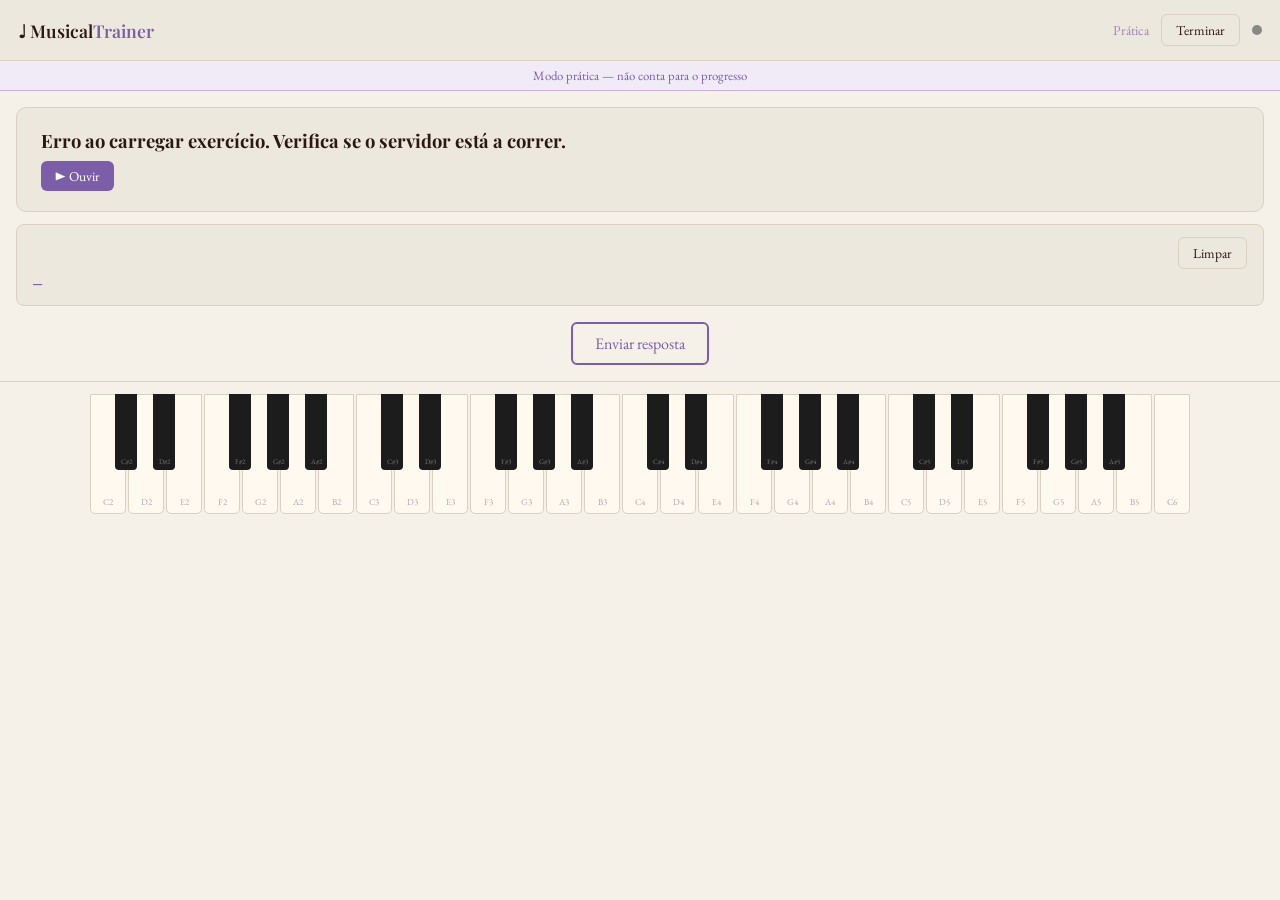
==== frontend/exercise.html @ e4eedce3 "Merge feat/55-frontend-exercise: exercise.html fluxo completo" ====
<!DOCTYPE html>
<html lang="pt">
<head>
  <meta charset="UTF-8">
  <meta name="viewport" content="width=device-width, initial-scale=1.0">
  <title>Exercício — Musical Trainer</title>
  <link rel="stylesheet" href="css/main.css">
</head>
<body>

<!-- cabecalho: logo, contador de acertos (sessao) ou label pratica, botao terminar, LED MIDI -->
<header class="app-header">
  <a class="app-logo" href="index.html">♩ Musical<span>Trainer</span></a>
  <nav class="nav-links">
    <div class="session-counter" id="session-counter"></div>
    <button class="btn btn-ghost btn-sm" id="btn-end">Terminar</button>
    <div class="midi-led" id="midi-led"></div>
  </nav>
</header>

<!-- banner de modo pratica - oculto em sessao pontuada -->
<div class="practice-banner hidden" id="practice-banner">
  Modo prática — não conta para o progresso
</div>

<div class="p-16">

  <!-- card com a pergunta do exercicio -->
  <div class="exercise-card" id="exercise-card">
    <h2 id="exercise-description">A carregar exercício...</h2>
    <p id="exercise-hint" class="hidden"></p>
    <button class="btn btn-primary btn-sm" id="btn-listen">▶ Ouvir</button>
  </div>

  <!-- painel de recolha de notas: mostra o que foi tocado, botao limpar -->
  <div class="notes-panel mt-12">
    <div class="flex justify-between items-center mb-6">
      <span class="notes-hint" id="notes-hint"></span>
      <button class="btn btn-ghost btn-sm" id="btn-clear">Limpar</button>
    </div>
    <div class="notes-display" id="notes-display">—</div>
  </div>

  <!-- botao de envio - oculto apos avaliacao ate ao proximo exercicio -->
  <div class="flex justify-center mt-16" id="submit-area">
    <button class="btn btn-secondary" id="btn-submit">Enviar resposta</button>
  </div>

  <!-- resultado da avaliacao - oculto ate enviar resposta -->
  <div id="feedback-area" class="hidden">
    <div class="feedback-panel mt-12" id="feedback-panel"></div>
    <div class="flex justify-center mt-16">
      <button class="btn btn-primary" id="btn-next">Próximo exercício</button>
    </div>
  </div>

</div>

<!-- teclado virtual -->
<div class="keyboard-outer">
  <div class="keyboard" id="exercise-keyboard"></div>
</div>

<script type="module">
import { generateExercise, submitAnswer, endSession } from './js/api.js';
import * as state from './js/state.js';
import { createNotesQueue }                           from './js/notes-queue.js';
import {
    buildKeyboard, onNoteOn,
    highlightNotes, clearHighlights, getKeyboardRange,
} from './js/keyboard.js';
import { playNotes, playNote, playCorrect, playIncorrect } from './js/audio.js';
import { initMidi }                                   from './js/midi.js';

/* --- estado local desta pagina --- */
let currentExercise  = null; // GenerateResponse recebido do backend
let notesQueue       = null; // criado apos gerar exercicio (max = exercise.notes.length)
let exerciseStartMs  = 0;    // para calcular responseTimeMs ao enviar resposta
let awaitingNext     = false; // true entre avaliacao e clique em "Proximo exercicio"

/* --- elementos do DOM --- */
const counterEl      = document.getElementById('session-counter');
const practiceBanner = document.getElementById('practice-banner');
const descEl         = document.getElementById('exercise-description');
const hintEl         = document.getElementById('exercise-hint');
const notesHintEl    = document.getElementById('notes-hint');
const notesDisplayEl = document.getElementById('notes-display');
const submitArea     = document.getElementById('submit-area');
const feedbackArea   = document.getElementById('feedback-area');
const feedbackPanel  = document.getElementById('feedback-panel');
const ledEl          = document.getElementById('midi-led');

/* --- inicializacao da pagina --- */
if (state.getMode() === 'practice') {
    practiceBanner.classList.remove('hidden');
}
renderCounter();

const [s, e] = getKeyboardRange();
buildKeyboard('exercise-keyboard', s, e);

// teclado virtual e MIDI fisico encaminham para o mesmo handler
onNoteOn(midi => handleNoteOn(midi));

function updateLed(ledState) {
    ledEl.className = 'midi-led' + (ledState !== 'off' ? ` ${ledState}` : '');
}
initMidi(midi => handleNoteOn(midi), updateLed);

// fecha a sessao no backend se o utilizador sair sem clicar "Terminar"
// navigator.sendBeacon e preferido sobre fetch porque e sincrono o suficiente
// para completar mesmo durante o evento beforeunload
window.addEventListener('beforeunload', () => {
    const id = state.getSessionId();
    if (id && state.getMode() === 'session') {
        navigator.sendBeacon(`http://localhost:8080/api/sessions/${id}/end`);
    }
});

// carrega o primeiro exercicio ao abrir a pagina
loadExercise();

/* --- logica principal --- */

async function loadExercise() {
    awaitingNext = false;
    feedbackArea.classList.add('hidden');
    submitArea.classList.remove('hidden');
    notesDisplayEl.textContent = '—';
    clearHighlights();

    try {
        currentExercise = await generateExercise(
            state.getType(),
            state.getDifficulty(),
            state.getSessionId(),
        );
        exerciseStartMs = Date.now();
        state.setExercise(currentExercise);

        descEl.textContent = currentExercise.description;

        if (currentExercise.hint) {
            hintEl.textContent = currentExercise.hint;
            hintEl.classList.remove('hidden');
        } else {
            hintEl.classList.add('hidden');
        }

        // max da fila derivado directamente do backend - funciona para qualquer tipo de escala
        notesQueue = createNotesQueue(currentExercise.notes.length);
        const n = currentExercise.notes.length;
        notesHintEl.textContent = `Esperado: ${n} nota${n !== 1 ? 's' : ''}`;

    } catch (err) {
        descEl.textContent = 'Erro ao carregar exercício. Verifica se o servidor está a correr.';
        console.error('generateExercise falhou:', err);
    }
}

function handleNoteOn(midi) {
    // ignora input enquanto o utilizador nao clicou "Proximo exercicio"
    if (awaitingNext || !notesQueue) return;
    playNote(midi, 300);
    notesQueue.push(midi);
    notesDisplayEl.textContent = notesQueue.toDisplayString() || '—';
}

function renderCounter() {
    if (state.getMode() === 'practice') {
        counterEl.innerHTML = '<span class="color-accent">Prática</span>';
    } else {
        const c = state.getCounters();
        counterEl.innerHTML = `<strong>${c.correct}</strong>/${c.total} correctas`;
    }
}

/* --- botao Ouvir --- */
document.getElementById('btn-listen').addEventListener('click', () => {
    if (!currentExercise) return;
    clearHighlights();
    playNotes(currentExercise.notes);
    // ilumina cada tecla sincronizada com a reproducao audio (300ms entre notas)
    currentExercise.notes.forEach((midi, i) => {
        setTimeout(() => highlightNotes([midi]),  i * 300);
        setTimeout(() => clearHighlights(),       i * 300 + 380);
    });
});

/* --- botao Limpar --- */
document.getElementById('btn-clear').addEventListener('click', () => {
    if (notesQueue) notesQueue.clear();
    notesDisplayEl.textContent = '—';
});

/* --- botao Enviar resposta --- */
document.getElementById('btn-submit').addEventListener('click', async () => {
    if (!currentExercise || !notesQueue || awaitingNext) return;

    const notes          = notesQueue.toArray();
    const responseTimeMs = Date.now() - exerciseStartMs;

    try {
        const result = await submitAnswer(
            currentExercise.exerciseId,
            state.getSessionId(),
            notes,
            responseTimeMs,
        );

        awaitingNext = true;
        submitArea.classList.add('hidden');
        feedbackArea.classList.remove('hidden');

        if (result.correct) {
            feedbackPanel.className = 'feedback-panel correct mt-12';
            feedbackPanel.textContent = '✓ ' + (result.explanation || 'Correcto!');
            playCorrect();
        } else {
            feedbackPanel.className = 'feedback-panel incorrect mt-12';
            feedbackPanel.textContent = '✗ ' + (result.explanation || 'Incorrecto.');
            playIncorrect();
        }

        // actualiza a dificuldade para o proximo exercicio com a sugestao do backend
        if (currentExercise.suggestedDifficulty) {
            state.setDifficulty(currentExercise.suggestedDifficulty);
        }
        state.incrementCounters(result.correct);
        renderCounter();

    } catch (err) {
        alert('Erro ao enviar resposta: ' + err.message);
    }
});

/* --- botao Proximo exercicio --- */
document.getElementById('btn-next').addEventListener('click', () => loadExercise());

/* --- botao Terminar --- */
document.getElementById('btn-end').addEventListener('click', async () => {
    if (state.getMode() === 'session') {
        try {
            const result = await endSession(state.getSessionId());
            state.setSessionResult(result);
        } catch {
            // beacon ja tentou fechar - continua para session-end na mesma
        }
    }
    window.location.href = 'session-end.html';
});
</script>
</body>
</html>
---- frontend/css/main.css ----
/* estilos partilhados por todas as páginas.
 * paleta extraida dos wireframes (docs/design/wireframes.html) - nao alterar sem ADR.
 * tipografia via Google Fonts: Playfair Display (titulos) + EB Garamond (corpo). */

@import url('https://fonts.googleapis.com/css2?family=Playfair+Display:wght@400;600;700&family=EB+Garamond:ital,wght@0,400;0,500;1,400&display=swap');

/* --- variaveis de paleta (ADR - wireframes) --- */
:root {
  --bg:        #F5F0E8;
  --text:      #2C1810;
  --accent:    #7B5EA7;
  --correct:   #4A7C59;
  --incorrect: #8B3A3A;
  --key-white: #FFF9F0;
  --key-black: #1C1C1C;
  --surface:   #EDE8DD;
  --border:    #D9D0C0;
}

/* --- reset minimo --- */
*, *::before, *::after { box-sizing: border-box; margin: 0; padding: 0; }

body {
  background: var(--bg);
  color: var(--text);
  font-family: 'EB Garamond', Georgia, serif;
  min-height: 100vh;
}

/* --- cabecalho --- */
.app-header {
  display: flex;
  align-items: center;
  justify-content: space-between;
  padding: 14px 18px;
  background: var(--surface);
  border-bottom: 1px solid var(--border);
}
.app-logo {
  font-family: 'Playfair Display', serif;
  font-size: 1.1rem;
  font-weight: 600;
  color: var(--text);
  text-decoration: none;
}
.app-logo span { color: var(--accent); }

.nav-links { display: flex; gap: 12px; align-items: center; }
.nav-links a {
  font-size: .85rem;
  color: var(--text);
  text-decoration: none;
  opacity: .65;
}
.nav-links a:hover { opacity: 1; }

/* --- LED MIDI - 3 estados: off / connected / active --- */
.midi-led {
  width: 10px;
  height: 10px;
  border-radius: 50%;
  background: #888;
  flex-shrink: 0;
  transition: background .1s, box-shadow .1s;
}
.midi-led.connected { background: var(--correct); box-shadow: 0 0 6px var(--correct); }
.midi-led.active    { background: #fff;           box-shadow: 0 0 8px #fff; }

/* --- botao de ajuda "?" --- */
.help-btn {
  font-size: .8rem;
  color: var(--accent);
  cursor: pointer;
  border: 1px solid var(--accent);
  border-radius: 50%;
  width: 20px;
  height: 20px;
  display: flex;
  align-items: center;
  justify-content: center;
  flex-shrink: 0;
  background: none;
  font-family: inherit;
  padding: 0;
}

/* --- botoes --- */
button, .btn {
  font-family: 'EB Garamond', serif;
  font-size: 1rem;
  padding: 9px 22px;
  border-radius: 6px;
  cursor: pointer;
  border: none;
  display: inline-block;
  text-align: center;
  transition: opacity .15s;
}
button:hover { opacity: .85; }

.btn-primary   { background: var(--accent); color: #fff; }
.btn-secondary { background: transparent; color: var(--accent); border: 2px solid var(--accent); }
.btn-ghost     { background: transparent; color: var(--text); border: 1px solid var(--border); }
.btn-sm        { font-size: .85rem; padding: 6px 14px; }
.w-full        { width: 100%; }

/* --- seletor de tipo de exercicio --- */
.type-selector { display: flex; gap: 8px; justify-content: center; flex-wrap: wrap; }
.type-btn {
  font-family: 'EB Garamond', serif;
  font-size: .9rem;
  padding: 7px 16px;
  border-radius: 20px;
  cursor: pointer;
  border: 1px solid var(--border);
  background: transparent;
  color: var(--text);
  transition: background .15s, color .15s;
}
.type-btn.active { background: var(--accent); color: #fff; border-color: var(--accent); }

/* --- card de exercicio --- */
.exercise-card {
  background: var(--surface);
  border: 1px solid var(--border);
  border-radius: 10px;
  padding: 20px 24px;
}
.exercise-card h2 {
  font-family: 'Playfair Display', serif;
  font-size: 1.15rem;
  margin-bottom: 8px;
}
.exercise-card p { font-size: .9rem; opacity: .65; margin-bottom: 14px; }

/* --- feedback apos avaliacao --- */
.feedback-panel { padding: 12px 16px; border-radius: 8px; font-size: .95rem; }
.feedback-panel.correct   { background: #E8F4EC; border: 1px solid #B8DEC4; color: var(--correct); }
.feedback-panel.incorrect { background: #F5E8E8; border: 1px solid #DEB8B8; color: var(--incorrect); }

/* --- banner de modo pratica --- */
.practice-banner {
  background: #F0EBF7;
  border-bottom: 1px solid #C5B2E0;
  color: var(--accent);
  font-size: .8rem;
  text-align: center;
  padding: 6px;
}

/* --- painel de notas tocadas --- */
.notes-panel {
  background: var(--surface);
  border: 1px solid var(--border);
  border-radius: 8px;
  padding: 12px 16px;
  min-height: 60px;
}
.notes-display  { font-family: monospace; color: var(--accent); font-size: .95rem; word-break: break-all; }
.notes-hint     { font-size: .78rem; opacity: .55; }
.interval-info  { font-size: .85rem; opacity: .75; margin-top: 4px; }

/* --- contador no header (sessao pontuada) --- */
.session-counter        { font-size: .85rem; opacity: .7; }
.session-counter strong { opacity: 1; color: var(--accent); }

/* --- modal de ajuda --- */
.modal-overlay {
  display: none;
  position: fixed;
  inset: 0;
  background: rgba(44,24,16,.45);
  align-items: center;
  justify-content: center;
  z-index: 100;
}
.modal-overlay.visible { display: flex; }
.modal-box {
  background: var(--bg);
  border: 1px solid var(--border);
  border-radius: 12px;
  padding: 24px;
  width: 90%;
  max-width: 320px;
  max-height: 80vh;
  overflow-y: auto;
}
.modal-box h3 { font-family: 'Playfair Display', serif; font-size: 1.1rem; margin-bottom: 12px; }
.modal-box h4 { font-size: .9rem; font-weight: 600; margin: 14px 0 5px; color: var(--accent); }
.modal-box p, .modal-box li { font-size: .83rem; opacity: .8; line-height: 1.5; }
.modal-box ul  { padding-left: 14px; }
.modal-close   {
  float: right;
  font-size: 1.2rem;
  cursor: pointer;
  opacity: .5;
  background: none;
  border: none;
  font-family: inherit;
  color: var(--text);
  padding: 0;
}
.faq-q { font-weight: 500; margin-top: 10px; font-size: .83rem; }
.faq-a { font-size: .8rem; opacity: .65; margin-top: 2px; }

/* --- banner de sessao orfa --- */
.orphan-banner {
  background: #FFF8E1;
  border-bottom: 1px solid #F5CC6A;
  padding: 10px 18px;
  display: flex;
  align-items: center;
  gap: 12px;
  font-size: .88rem;
  flex-wrap: wrap;
}

/* --- barras de progresso --- */
.progress-bar  { height: 8px; background: var(--border); border-radius: 4px; overflow: hidden; }
.progress-fill { height: 100%; background: var(--accent); border-radius: 4px; transition: width .3s; }
.progress-fill.correct { background: var(--correct); }

/* --- linhas de estatistica --- */
.stat-row {
  display: flex;
  justify-content: space-between;
  align-items: center;
  padding: 8px 0;
  border-bottom: 1px solid var(--border);
  font-size: .9rem;
}

/* --- hint card (area mais fraca, formula de escala) --- */
.hint-card {
  background: var(--surface);
  border: 1px solid var(--border);
  border-radius: 8px;
  padding: 12px 16px;
  font-size: .85rem;
  opacity: .85;
}
.hint-label {
  font-size: .7rem;
  text-transform: uppercase;
  letter-spacing: .05em;
  color: var(--accent);
  margin-bottom: 4px;
}

/* --- teclado virtual ---
 * largura de tecla branca fixa em 36px (WK_W=38 em keyboard.js inclui o gap de 2px).
 * nao alterar a largura via media queries - o JS de posicionamento das teclas pretas
 * depende de WK_W constante. a altura varia para dar mais conforto em ecras maiores.
 * overflow-x: auto no container garante scroll horizontal em mobile. */
.keyboard-outer {
  padding: 12px 12px 16px;
  overflow-x: auto;
  background: var(--bg);
  border-top: 1px solid var(--border);
}
.keyboard {
  position: relative;
  display: flex;
  gap: 2px;
  width: fit-content;
  margin: 0 auto;
}

.wk {
  width: 36px;
  height: 100px;
  background: var(--key-white);
  border: 1px solid var(--border);
  border-radius: 0 0 5px 5px;
  position: relative;
  display: flex;
  align-items: flex-end;
  justify-content: center;
  padding-bottom: 5px;
  cursor: pointer;
  flex-shrink: 0;
  user-select: none;
  transition: background .05s;
}
.wk:hover      { background: #EEE8D8; box-shadow: inset 0 -3px 0 var(--accent); }
.wk.active     { background: #DDD5C4; box-shadow: inset 0 -3px 0 var(--accent); }
.wk.highlighted { background: #D5C8F0; box-shadow: inset 0 -3px 0 var(--accent); }
.wk .lbl       { font-size: 9px; font-family: 'EB Garamond', serif; color: #aaa; pointer-events: none; }

.bk {
  position: absolute;
  width: 22px;
  height: 62px;
  background: var(--key-black);
  border-radius: 0 0 4px 4px;
  z-index: 2;
  cursor: pointer;
  display: flex;
  align-items: flex-end;
  justify-content: center;
  padding-bottom: 4px;
  user-select: none;
  transition: background .05s;
}
.bk:hover      { background: #3A3A3A; box-shadow: inset 0 -2px 0 var(--accent); }
.bk.active     { background: #4A4A4A; box-shadow: inset 0 -2px 0 var(--accent); }
.bk.highlighted { background: #5A4A7A; }
.bk .lbl       { font-size: 7px; color: #777; font-family: 'EB Garamond', serif; pointer-events: none; }

/* apenas a altura das teclas cresce em ecras maiores - largura permanece fixa */
@media (min-width: 768px)  { .wk { height: 110px; } .bk { height: 70px; } }
@media (min-width: 1024px) { .wk { height: 120px; } .bk { height: 76px; } }

/* --- utilidades --- */
.p-16   { padding: 16px; }
.px-16  { padding: 0 16px; }
.mt-8   { margin-top: 8px; }
.mt-12  { margin-top: 12px; }
.mt-16  { margin-top: 16px; }
.mt-24  { margin-top: 24px; }
.mb-6   { margin-bottom: 6px; }
.mb-8   { margin-bottom: 8px; }
.mb-12  { margin-bottom: 12px; }
.mb-20  { margin-bottom: 20px; }
.flex   { display: flex; }
.gap-8  { gap: 8px; }
.gap-12 { gap: 12px; }
.items-center    { align-items: center; }
.justify-between { justify-content: space-between; }
.justify-center  { justify-content: center; }
.text-center  { text-align: center; }
.text-sm      { font-size: .85rem; }
.text-xs      { font-size: .75rem; }
.opacity-60   { opacity: .6; }
.opacity-70   { opacity: .7; }
.hidden       { display: none !important; }
.color-accent    { color: var(--accent); }
.color-correct   { color: var(--correct); }
.color-incorrect { color: var(--incorrect); }
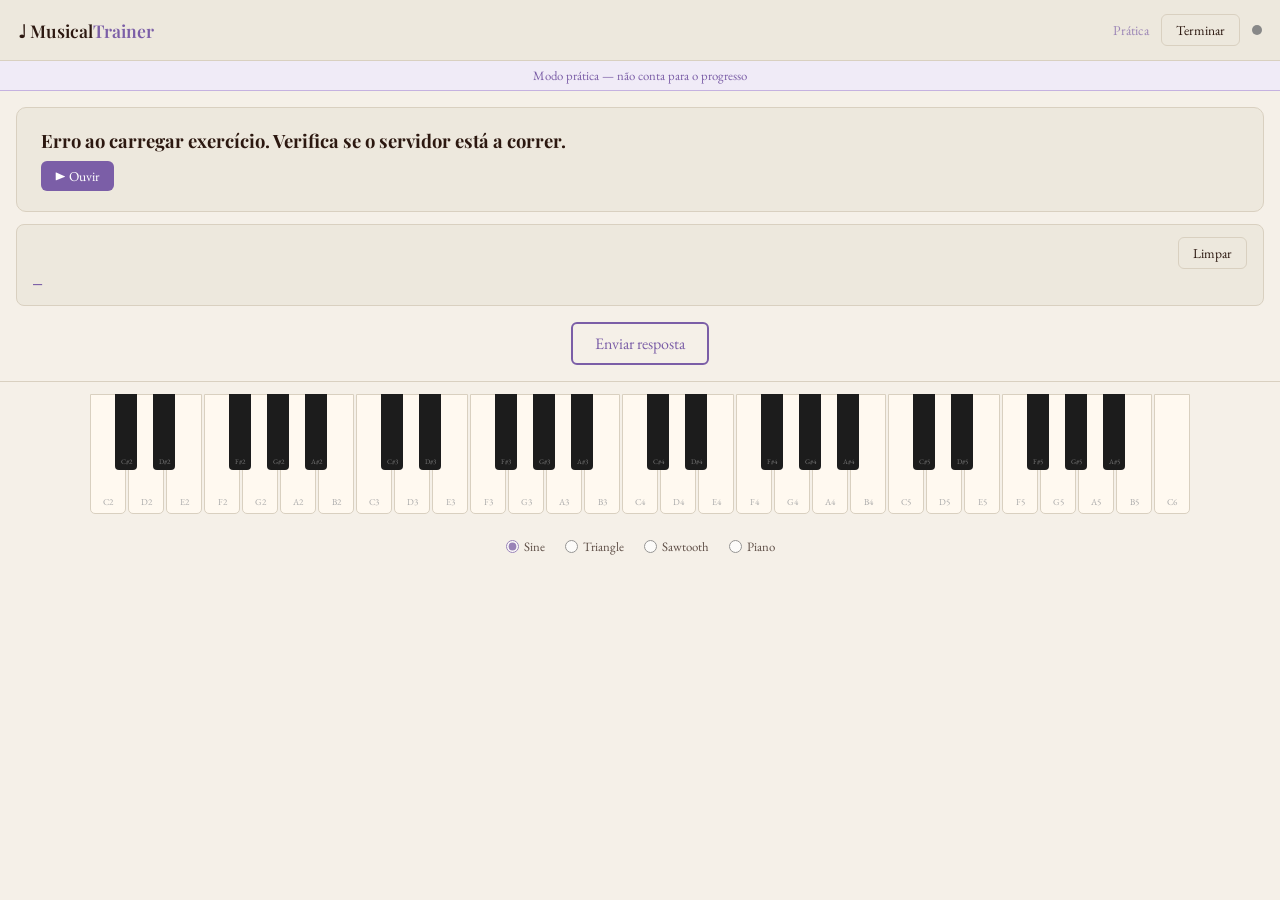
==== commit 18309660: "Merge feat/76-audio-timbres: 4 presets de timbre e selector UI" ====
--- a/frontend/exercise.html
+++ b/frontend/exercise.html
@@ -1,9 +1,10 @@
-<!DOCTYPE html>
+﻿<!DOCTYPE html>
 <html lang="pt">
 <head>
   <meta charset="UTF-8">
   <meta name="viewport" content="width=device-width, initial-scale=1.0">
   <title>Exercício — Musical Trainer</title>
+  <link rel="icon" href="favicon.svg" type="image/svg+xml">
   <link rel="stylesheet" href="css/main.css">
 </head>
 <body>
@@ -14,7 +15,7 @@
   <nav class="nav-links">
     <div class="session-counter" id="session-counter"></div>
     <button class="btn btn-ghost btn-sm" id="btn-end">Terminar</button>
-    <div class="midi-led" id="midi-led"></div>
+    <div class="midi-led" id="midi-led" title="MIDI: verde = dispositivo ligado · cinzento = sem dispositivo"></div>
   </nav>
 </header>
 
@@ -61,15 +62,25 @@
   <div class="keyboard" id="exercise-keyboard"></div>
 </div>
 
+<!-- selector de timbre: persiste via sessionStorage (mt_timbre) -->
+<div class="timbre-selector" id="timbre-selector">
+  <label><input type="radio" name="timbre" value="sine">     Sine</label>
+  <label><input type="radio" name="timbre" value="triangle"> Triangle</label>
+  <label><input type="radio" name="timbre" value="sawtooth"> Sawtooth</label>
+  <label><input type="radio" name="timbre" value="piano">    Piano</label>
+</div>
+
 <script type="module">
 import { generateExercise, submitAnswer, endSession } from './js/api.js';
 import * as state from './js/state.js';
-import { createNotesQueue }                           from './js/notes-queue.js';
+// getTimbre e setTimbre sao importados explicitamente para clareza de dependencias
+import { getTimbre, setTimbre } from './js/state.js';
+import { createNotesQueue, midiToName }               from './js/notes-queue.js';
 import {
     buildKeyboard, onNoteOn,
     highlightNotes, clearHighlights, getKeyboardRange,
 } from './js/keyboard.js';
-import { playNotes, playNote, playCorrect, playIncorrect } from './js/audio.js';
+import { playNotes, playNote, playCorrect, playIncorrect, setCurrentTimbre } from './js/audio.js';
 import { initMidi }                                   from './js/midi.js';
 
 /* --- estado local desta pagina --- */
@@ -90,6 +101,11 @@
 const feedbackPanel  = document.getElementById('feedback-panel');
 const ledEl          = document.getElementById('midi-led');
 
+/** Sincroniza o estado do botao de envio com o tamanho da fila de notas. */
+function syncSubmitBtn() {
+    document.getElementById('btn-submit').disabled = !notesQueue || notesQueue.size() === 0;
+}
+
 /* --- inicializacao da pagina --- */
 if (state.getMode() === 'practice') {
     practiceBanner.classList.remove('hidden');
@@ -113,12 +129,19 @@
 window.addEventListener('beforeunload', () => {
     const id = state.getSessionId();
     if (id && state.getMode() === 'session') {
-        navigator.sendBeacon(`http://localhost:8080/api/sessions/${id}/end`);
+        navigator.sendBeacon(`/api/sessions/${id}/end`);
     }
 });
 
 // carrega o primeiro exercicio ao abrir a pagina
 loadExercise();
+
+// inicializa o selector de timbre com o valor persistido
+setCurrentTimbre(getTimbre());
+document.querySelectorAll('input[name="timbre"]').forEach(r => {
+    if (r.value === getTimbre()) r.checked = true;
+    r.addEventListener('change', () => { setTimbre(r.value); setCurrentTimbre(r.value); });
+});
 
 /* --- logica principal --- */
 
@@ -149,6 +172,7 @@
 
         // max da fila derivado directamente do backend - funciona para qualquer tipo de escala
         notesQueue = createNotesQueue(currentExercise.notes.length);
+        syncSubmitBtn(); // desativar no inicio de cada exercicio
         const n = currentExercise.notes.length;
         notesHintEl.textContent = `Esperado: ${n} nota${n !== 1 ? 's' : ''}`;
 
@@ -164,6 +188,7 @@
     playNote(midi, 300);
     notesQueue.push(midi);
     notesDisplayEl.textContent = notesQueue.toDisplayString() || '—';
+    syncSubmitBtn();
 }
 
 function renderCounter() {
@@ -171,7 +196,8 @@
         counterEl.innerHTML = '<span class="color-accent">Prática</span>';
     } else {
         const c = state.getCounters();
-        counterEl.innerHTML = `<strong>${c.correct}</strong>/${c.total} correctas`;
+        // ortografia pós-reforma: "corretas" não "correctas"
+counterEl.innerHTML = `<strong>${c.correct}</strong>/${c.total} corretas`;
     }
 }
 
@@ -180,17 +206,22 @@
     if (!currentExercise) return;
     clearHighlights();
     playNotes(currentExercise.notes);
-    // ilumina cada tecla sincronizada com a reproducao audio (300ms entre notas)
-    currentExercise.notes.forEach((midi, i) => {
-        setTimeout(() => highlightNotes([midi]),  i * 300);
-        setTimeout(() => clearHighlights(),       i * 300 + 380);
-    });
+    // atenção: destacar todas as notas em sequência distraía o utilizador e conflituava
+    // com o input — ao clicar teclas durante o destaque sequencial, a animação sobrepunha-se.
+    // destaca apenas a nota raiz (primeira nota) como referência de posição no teclado.
+    // o som e a parte importante; o destaque e apenas orientação visual da raiz.
+    if (currentExercise.notes.length > 0) {
+        highlightNotes([currentExercise.notes[0]]);
+        const duracao = currentExercise.notes.length * 300 + 400;
+        setTimeout(() => clearHighlights(), duracao);
+    }
 });
 
 /* --- botao Limpar --- */
 document.getElementById('btn-clear').addEventListener('click', () => {
     if (notesQueue) notesQueue.clear();
     notesDisplayEl.textContent = '—';
+    syncSubmitBtn();
 });
 
 /* --- botao Enviar resposta --- */
@@ -198,13 +229,19 @@
     if (!currentExercise || !notesQueue || awaitingNext) return;
 
     const notes          = notesQueue.toArray();
+    // se o exercicio e de intervalo e o utilizador tocou apenas a nota alvo,
+    // prepend da raiz automaticamente - a raiz esta destacada no teclado
+    // e o utilizador nao precisa de a tocar de novo
+    const toSubmit = (state.getType() === 'INTERVAL' && notes.length === 1)
+        ? [currentExercise.notes[0], ...notes]
+        : notes;
     const responseTimeMs = Date.now() - exerciseStartMs;
 
     try {
         const result = await submitAnswer(
             currentExercise.exerciseId,
             state.getSessionId(),
-            notes,
+            toSubmit,
             responseTimeMs,
         );
 
@@ -214,11 +251,18 @@
 
         if (result.correct) {
             feedbackPanel.className = 'feedback-panel correct mt-12';
-            feedbackPanel.textContent = '✓ ' + (result.explanation || 'Correcto!');
+            // ortografia pós-reforma de 2009: "Correto" não "Correcto"
+            feedbackPanel.textContent = '✓ Correto!';
             playCorrect();
         } else {
             feedbackPanel.className = 'feedback-panel incorrect mt-12';
-            feedbackPanel.textContent = '✗ ' + (result.explanation || 'Incorrecto.');
+            // atenção: result.explanation contém números MIDI brutos (ex: "Tocaste [60] era [60,67]")
+            // — não legível para o utilizador. construir mensagem com nomes de nota via midiToName().
+            // result.correctAnswer é agora int[] após correcção do bug P29 em feat/59.
+            const correctNames = Array.isArray(result.correctAnswer)
+                ? result.correctAnswer.map(midiToName).join(', ')
+                : '';
+            feedbackPanel.textContent = `✗ Incorreto${correctNames ? ` — era: ${correctNames}` : '.'}`;
             playIncorrect();
         }
 
@@ -230,7 +274,11 @@
         renderCounter();
 
     } catch (err) {
-        alert('Erro ao enviar resposta: ' + err.message);
+        // nunca usar alert() — interrompe o fluxo e expoe mensagens tecnicas
+        feedbackPanel.className = 'feedback-panel incorrect mt-12';
+        feedbackPanel.textContent = '⚠ Erro ao enviar — tenta novamente.';
+        feedbackArea.classList.remove('hidden');
+        console.error('submitAnswer falhou:', err);
     }
 });
 
--- a/frontend/css/main.css
+++ b/frontend/css/main.css
@@ -1,4 +1,4 @@
-/* estilos partilhados por todas as páginas.
+﻿/* estilos partilhados por todas as páginas.
  * paleta extraida dos wireframes (docs/design/wireframes.html) - nao alterar sem ADR.
  * tipografia via Google Fonts: Playfair Display (titulos) + EB Garamond (corpo). */
 
@@ -97,6 +97,7 @@
   transition: opacity .15s;
 }
 button:hover { opacity: .85; }
+button:disabled { opacity: .4; cursor: not-allowed; }
 
 .btn-primary   { background: var(--accent); color: #fff; }
 .btn-secondary { background: transparent; color: var(--accent); border: 2px solid var(--accent); }
@@ -337,3 +338,23 @@
 .color-accent    { color: var(--accent); }
 .color-correct   { color: var(--correct); }
 .color-incorrect { color: var(--incorrect); }
+
+/* --- selector de timbre --- */
+.timbre-selector {
+  display: flex;
+  gap: 20px;
+  justify-content: center;
+  padding: 8px 16px 12px;
+  font-size: 0.8rem;
+  opacity: 0.75;
+}
+.timbre-selector label {
+  display: flex;
+  align-items: center;
+  gap: 5px;
+  cursor: pointer;
+}
+.timbre-selector input[type="radio"] {
+  accent-color: var(--accent, #7c6fcd);
+  cursor: pointer;
+}
